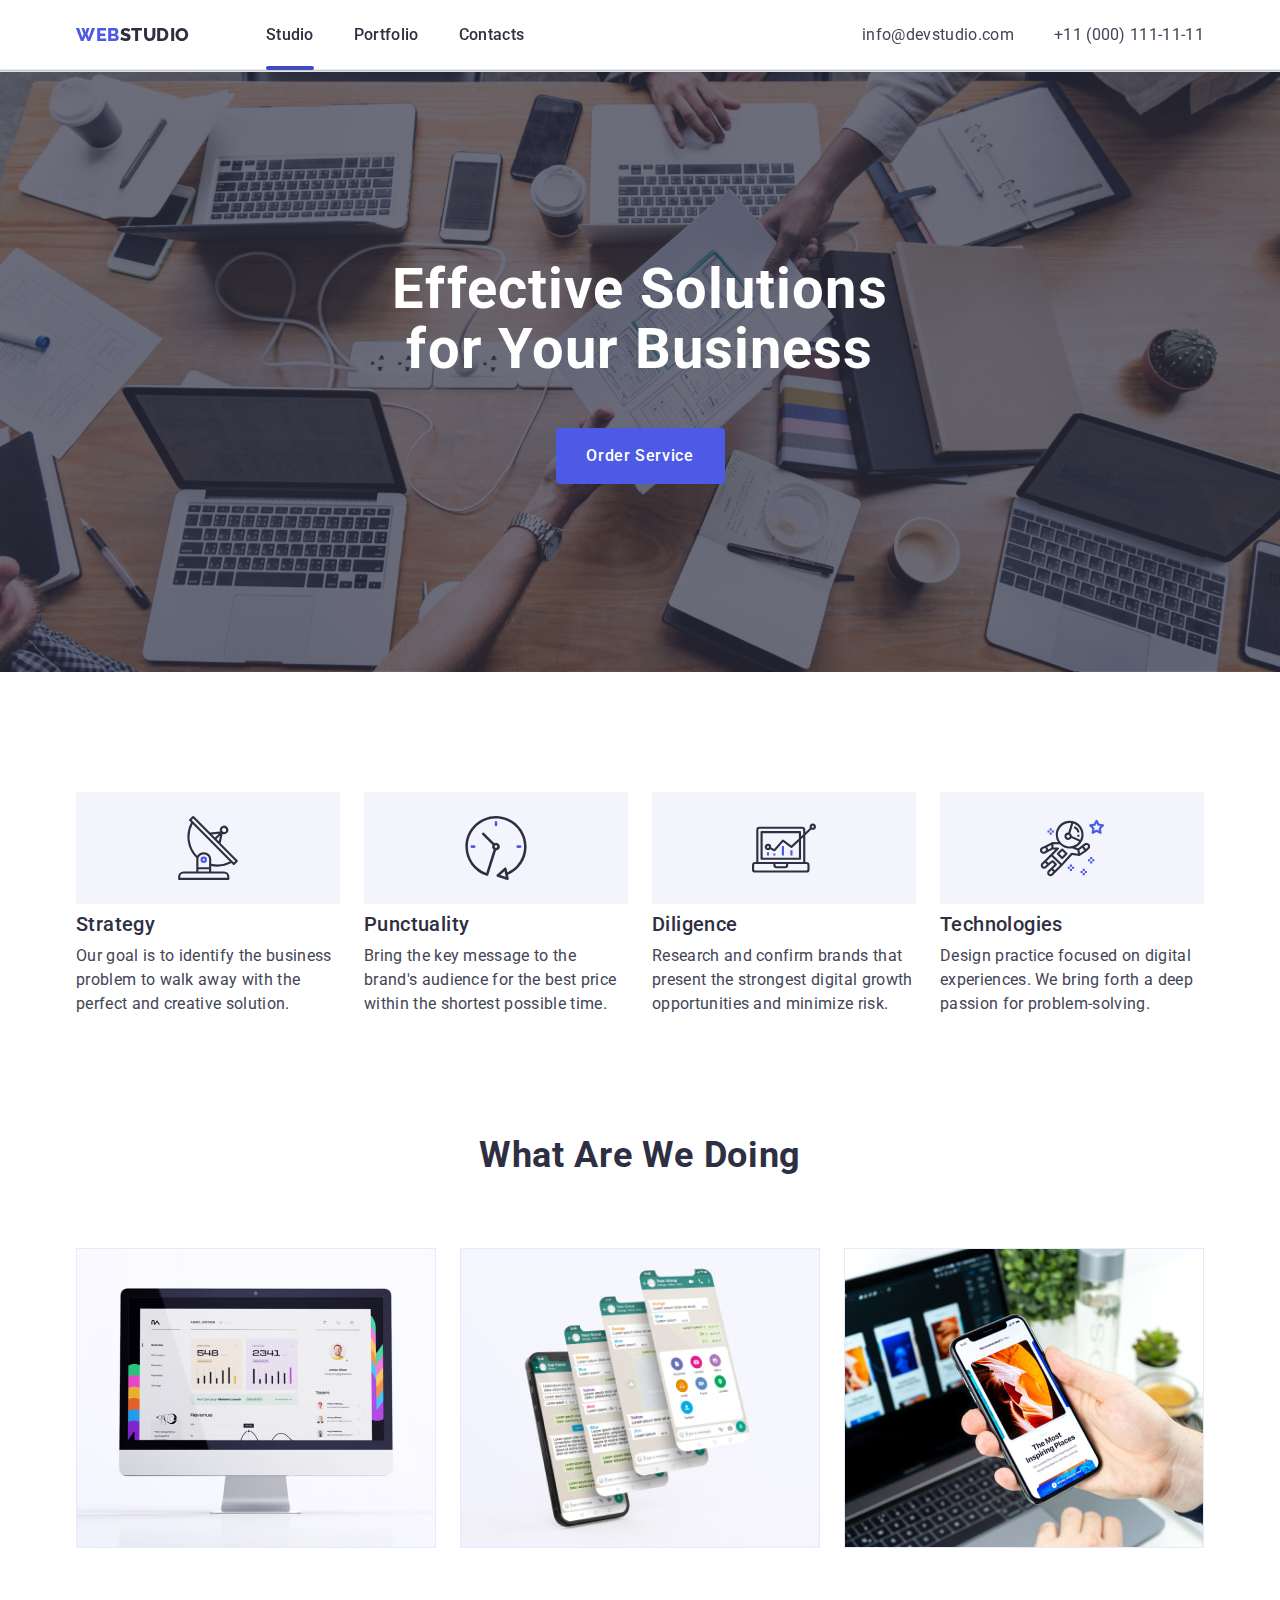
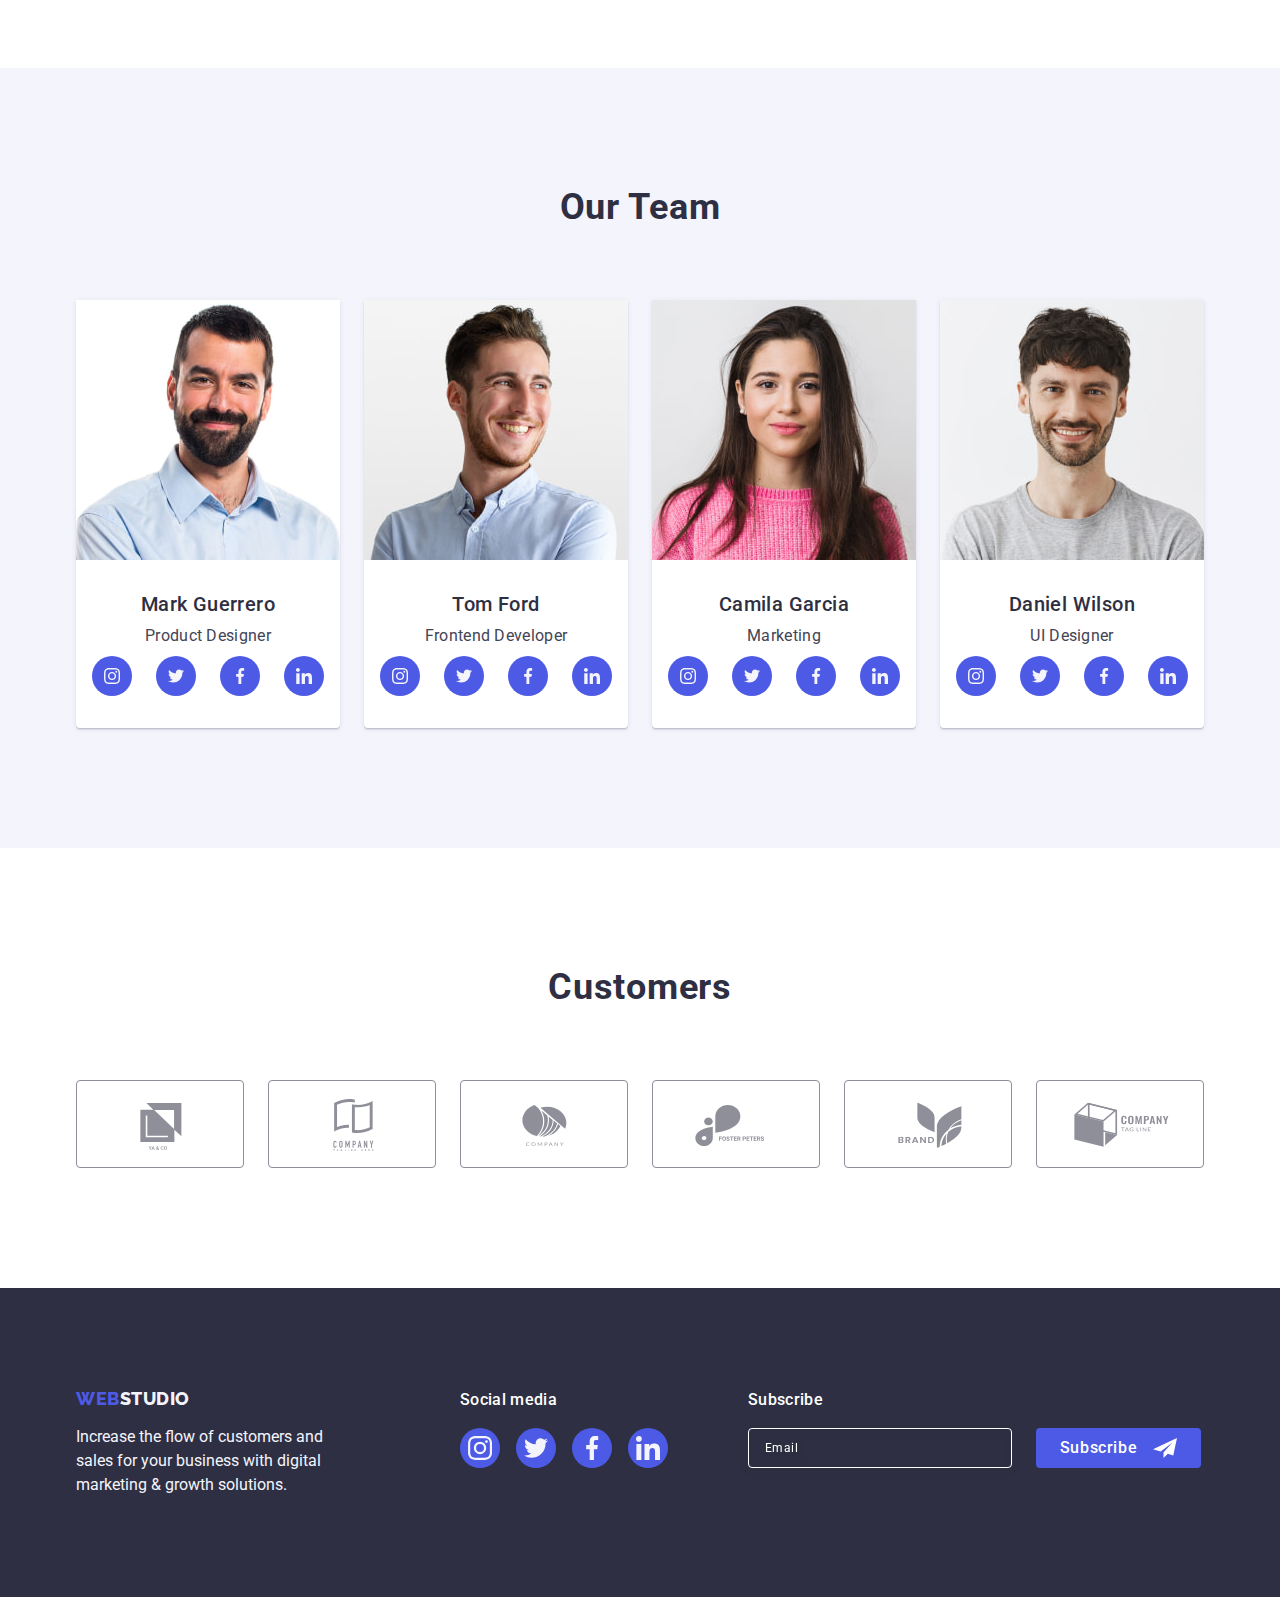
==== index.html @ b6ef615f "All without menu" ====
<!DOCTYPE html>
<html lang="en">
  <head>
    <meta charset="UTF-8" />
    <meta http-equiv="X-UA-Compatible" content="IE=edge" />
    <meta name="viewport" content="width=device-width, initial-scale=1.0" />
    <title>Web Studio</title>
    <link rel="preconnect" href="https://fonts.googleapis.com" />
    <link rel="preconnect" href="https://fonts.gstatic.com" crossorigin />
    <link href="https://fonts.googleapis.com/css2?family=Raleway:wght@800&family=Roboto:wght@400;500;700&display=swap" rel="stylesheet" />
    <link rel="stylesheet" href="https://cdnjs.cloudflare.com/ajax/libs/modern-normalize/1.0.0/modern-normalize.min.css" />
    <link rel="stylesheet" href="./css/styles.css" />
  </head>
  <body>
    <!-- Header -->
    <header class="header">
      <div class="header-section container">
        <a class="logo link" href="./index.html">Web<span class="logo-studio">Studio</span></a>
        <!-- <button class="menu-btn">
          <svg class="menu-icon" width="32" height="22">
            <use href="./images/icons.svg#hamburger-menu"></use>
          </svg>
        </button> -->
        <nav class="nav-container">
          <ul class="list nav-list">
            <li><a class="nav-list-link underline" href="./index.html">Studio</a></li>
            <li><a class="nav-list-link" href="./portfolio.html">Portfolio</a></li>
            <li><a class="nav-list-link" href="">Contacts</a></li>
          </ul>
        </nav>
        <address class="address-link">
          <ul class="adress-list list">
            <li><a class="adress-list-item" href="mailto:info@devstudio.com">info@devstudio.com</a></li>
            <li><a class="adress-list-item" href="tel:+110001111111">+11 (000) 111-11-11</a></li>
          </ul>
        </address>
      </div>
    </header>
    <main>
      <!-- Hero section -->
      <section class="hero">
        <div class="container">
          <h1 class="hero-title">Effective Solutions for Your Business</h1>
          <button class="hero-btn" type="button" data-modal-open>Order Service</button>
        </div>
      </section>
      <!-- 2nd section -->
      <section class="advantage-list">
        <div class="container">
          <h2 class="title" hidden>Our Advantages</h2>
          <ul class="list">
            <li class="advantage-list-item">
              <div class="advantage-icon-container">
                <svg class="underhero-icon" width="64" height="64">
                  <use href="./images/icons.svg#antenna"></use>
                </svg>
              </div>
              <div class="advantage-list-under-icon">
                <h3 class="subtitle">Strategy</h3>
                <p class="advantage-list-text">Our goal is to identify the business problem to walk away with the perfect and creative solution.</p>
              </div>
            </li>
            <li class="advantage-list-item">
              <div class="advantage-icon-container">
                <svg class="underhero-icon" width="64" height="64">
                  <use href="./images/icons.svg#clock"></use>
                </svg>
              </div>
              <div class="advantage-list-under-icon">
                <h3 class="subtitle">Punctuality</h3>
                <p class="advantage-list-text">Bring the key message to the brand's audience for the best price within the shortest possible time.</p>
              </div>
            </li>
            <li class="advantage-list-item">
              <div class="advantage-icon-container">
                <svg class="underhero-icon" width="64" height="64">
                  <use href="./images/icons.svg#diagram"></use>
                </svg>
              </div>
              <div class="advantage-list-under-icon">
                <h3 class="subtitle">Diligence</h3>
                <p class="advantage-list-text">Research and confirm brands that present the strongest digital growth opportunities and minimize risk.</p>
              </div>
            </li>
            <li class="advantage-list-item">
              <div class="advantage-icon-container">
                <svg class="underhero-icon" width="64" height="64">
                  <use href="./images/icons.svg#astronaut"></use>
                </svg>
              </div>
              <div class="advantage-list-under-icon">
                <h3 class="subtitle">Technologies</h3>
                <p class="advantage-list-text">Design practice focused on digital experiences. We bring forth a deep passion for problem-solving.</p>
              </div>
            </li>
          </ul>
        </div>
      </section>
      <!-- 3rd section -->
      <section class="img-section">
        <div class="container">
          <h2 class="title">What are we doing</h2>
          <ul class="list">
            <li class="img-section-item">
              <img src="./images/main-page/img-1.jpg" alt="PC" width="360" height="300" />
            </li>
            <li class="img-section-item">
              <img src="./images/main-page/img-2.jpg" alt="Messenger" width="360" height="300" />
            </li>
            <li class="img-section-item">
              <img src="./images/main-page/img-3.jpg" alt="Phone" width="360" height="300" />
            </li>
          </ul>
        </div>
      </section>
      <!-- Team section -->
      <section class="team-section">
        <div class="team-container container">
          <h2 class="title">Our Team</h2>
          <ul class="list">
            <li class="team-section-content">
              <div class="team-section-img">
                <img src="./images/main-page/photo1.jpg" width="264" height="260" alt="Photo" />
              </div>
              <div class="container-text">
                <h3 class="subtitle">Mark Guerrero</h3>
                <p class="team-section-text">Product Designer</p>
                <ul class="team-section-icon-list">
                  <li class="social-icons-item">
                    <a class="team-section-link" href="instagram.com">
                      <svg class="team-icon" width="16" height="16">
                        <use href="./images/icons.svg#instagram"></use>
                      </svg>
                    </a>
                  </li>
                  <li class="social-icons-item">
                    <a class="team-section-link" href="twitter.com">
                      <svg class="team-icon" width="16" height="16">
                        <use href="./images/icons.svg#twitter"></use>
                      </svg>
                    </a>
                  </li>
                  <li class="social-icons-item">
                    <a class="team-section-link" href="facebook.com">
                      <svg class="team-icon" width="16" height="16">
                        <use href="./images/icons.svg#facebook"></use>
                      </svg>
                    </a>
                  </li>
                  <li class="social-icons-item">
                    <a class="team-section-link" href="linkedin.com">
                      <svg class="team-icon" width="16" height="16">
                        <use href="./images/icons.svg#linkedin"></use>
                      </svg>
                    </a>
                  </li>
                </ul>
              </div>
            </li>
            <li class="team-section-content">
              <div>
                <img src="./images/main-page/photo2.jpg" width="264" height="260" alt="Photo" />
              </div>
              <div class="container-text">
                <h3 class="subtitle">Tom Ford</h3>
                <p class="team-section-text">Frontend Developer</p>
                <ul class="team-section-icon-list">
                  <li class="social-icons-item">
                    <a class="team-section-link" href="https://www.instagram.com/">
                      <svg class="team-icon" width="16" height="16">
                        <use href="./images/icons.svg#instagram"></use>
                      </svg>
                    </a>
                  </li>
                  <li class="social-icons-item">
                    <a class="team-section-link" href="twitter.com">
                      <svg class="team-icon" width="16" height="16">
                        <use href="./images/icons.svg#twitter"></use>
                      </svg>
                    </a>
                  </li>
                  <li class="social-icons-item">
                    <a class="team-section-link" href="facebook.com">
                      <svg class="team-icon" width="16" height="16">
                        <use href="./images/icons.svg#facebook"></use>
                      </svg>
                    </a>
                  </li>
                  <li class="social-icons-item">
                    <a class="team-section-link" href="linkedin.com">
                      <svg class="team-icon" width="16" height="16">
                        <use href="./images/icons.svg#linkedin"></use>
                      </svg>
                    </a>
                  </li>
                </ul>
              </div>
            </li>
            <li class="team-section-content">
              <div>
                <img src="./images/main-page/photo3.jpg" width="264" height="260" alt="Photo" />
              </div>
              <div class="container-text">
                <h3 class="subtitle">Camila Garcia</h3>
                <p class="team-section-text">Marketing</p>
                <ul class="team-section-icon-list">
                  <li class="social-icons-item">
                    <a class="team-section-link" href="https://www.instagram.com/">
                      <svg class="team-icon" width="16" height="16">
                        <use href="./images/icons.svg#instagram"></use>
                      </svg>
                    </a>
                  </li>
                  <li class="social-icons-item">
                    <a class="team-section-link" href="twitter.com">
                      <svg class="team-icon" width="16" height="16">
                        <use href="./images/icons.svg#twitter"></use>
                      </svg>
                    </a>
                  </li>
                  <li class="social-icons-item">
                    <a class="team-section-link" href="facebook.com">
                      <svg class="team-icon" width="16" height="16">
                        <use href="./images/icons.svg#facebook"></use>
                      </svg>
                    </a>
                  </li>
                  <li class="social-icons-item">
                    <a class="team-section-link" href="linkedin.com">
                      <svg class="team-icon" width="16" height="16">
                        <use href="./images/icons.svg#linkedin"></use>
                      </svg>
                    </a>
                  </li>
                </ul>
              </div>
            </li>
            <li class="team-section-content">
              <div>
                <img src="./images/main-page/photo4.jpg" width="264" height="260" alt="Photo" />
              </div>
              <div class="container-text">
                <h3 class="subtitle">Daniel Wilson</h3>
                <p class="team-section-text">UI Designer</p>
                <ul class="team-section-icon-list">
                  <li class="social-icons-item">
                    <a class="team-section-link" href="https://www.instagram.com/">
                      <svg class="team-icon" width="16" height="16">
                        <use href="./images/icons.svg#instagram"></use>
                      </svg>
                    </a>
                  </li>
                  <li class="social-icons-item">
                    <a class="team-section-link" href="twitter.com">
                      <svg class="team-icon" width="16" height="16">
                        <use href="./images/icons.svg#twitter"></use>
                      </svg>
                    </a>
                  </li>
                  <li class="social-icons-item">
                    <a class="team-section-link" href="facebook.com">
                      <svg class="team-icon" width="16" height="16">
                        <use href="./images/icons.svg#facebook"></use>
                      </svg>
                    </a>
                  </li>
                  <li class="social-icons-item">
                    <a class="team-section-link" href="linkedin.com">
                      <svg class="team-icon" width="16" height="16">
                        <use href="./images/icons.svg#linkedin"></use>
                      </svg>
                    </a>
                  </li>
                </ul>
              </div>
            </li>
          </ul>
        </div>
      </section>
      <!-- Customers section -->
      <section class="customers-section">
        <div class="container">
          <h2 class="customers-section-title">Customers</h2>
          <ul class="customers-section-list">
            <li class="customers-section-item">
              <a class="customers-link" href="">
                <svg class="customers-icon" width="104" height="56">
                  <use href="./images/icons.svg#logo-1"></use>
                </svg>
              </a>
            </li>
            <li class="customers-section-item">
              <a class="customers-link" href="">
                <svg class="customers-icon" width="104" height="56">
                  <use href="./images/icons.svg#logo-2"></use>
                </svg>
              </a>
            </li>
            <li class="customers-section-item">
              <a class="customers-link" href="">
                <svg class="customers-icon" width="104" height="56">
                  <use href="./images/icons.svg#logo-3"></use>
                </svg>
              </a>
            </li>
            <li class="customers-section-item">
              <a class="customers-link" href="">
                <svg class="customers-icon" width="104" height="56">
                  <use href="./images/icons.svg#logo-4"></use>
                </svg>
              </a>
            </li>
            <li class="customers-section-item">
              <a class="customers-link" href="">
                <svg class="customers-icon" width="104" height="56">
                  <use href="./images/icons.svg#logo-5"></use>
                </svg>
              </a>
            </li>
            <li class="customers-section-item">
              <a class="customers-link" href="">
                <svg class="customers-icon" width="104" height="56">
                  <use href="./images/icons.svg#logo-6"></use>
                </svg>
              </a>
            </li>
          </ul>
        </div>
      </section>
    </main>
    <!-- Footer -->
    <footer class="footer">
      <div class="container footer-container">
        <div class="footer-text">
          <a class="link" href="./index.html">Web<span class="logo-studio">Studio</span></a>
          <p class="text">Increase the flow of customers and sales for your business with digital marketing & growth solutions.</p>
        </div>
        <div class="footer-social">
          <p class="footer-uppertitle">Social media</p>
          <ul class="footer-list">
            <li class="footer-list-item">
              <a class="footer-link" href="instagram.com">
                <svg class="footer-icon" width="24" height="24">
                  <use href="./images/icons.svg#instagram"></use>
                </svg>
              </a>
            </li>
            <li class="footer-list-item">
              <a class="footer-link" href="twitter.com">
                <svg class="footer-icon" width="24" height="24">
                  <use href="./images/icons.svg#twitter"></use>
                </svg>
              </a>
            </li>
            <li class="footer-list-item">
              <a class="footer-link" href="facebook.com">
                <svg class="footer-icon" width="24" height="24">
                  <use href="./images/icons.svg#facebook"></use>
                </svg>
              </a>
            </li>
            <li class="footer-list-item">
              <a class="footer-link" href="linkedin.com">
                <svg class="footer-icon" width="24" height="24">
                  <use href="./images/icons.svg#linkedin"></use>
                </svg>
              </a>
            </li>
          </ul>
        </div>
        <div class="footer-email-container">
          <p class="footer-uppertitle">Subscribe</p>
          <form name="email_form" autocomplete="on">
            <input class="footer-email" type="email" name="email" placeholder="Email" />
          </form>
          <button class="subscribe-btn" type="submit">
            Subscribe
            <svg class="subscribe-icon" width="24" height="24">
              <use href="./images/icons.svg#subscribe"></use>
            </svg>
          </button>
        </div>
      </div>
    </footer>
    <!-- Modal -->
    <div class="backdrop is-hidden" data-modal>
      <div class="modal">
        <button type="button" class="modal-close-btn" data-modal-close>
          <svg class="modal-close-icon" width="8" height="8">
            <use href="./images/icons.svg#close-button"></use>
          </svg>
        </button>
        <p class="modal-uppertitle">Leave your contacts and we will call you back</p>
        <form class="modal-form" name="modal_form">
          <label class="modal-form-label">
            Name
            <input class="modal-form-input" type="text" name="user_name" />
            <svg class="modal-input-icon" width="18" height="24">
              <use href="./images/icons.svg#person"></use>
            </svg>
          </label>
          <label class="modal-form-label">
            Phone
            <input class="modal-form-input" type="tel" name="user_number" />
            <svg class="modal-input-icon" width="18" height="24">
              <use href="./images/icons.svg#phone"></use>
            </svg>
          </label>
          <label class="modal-form-label">
            Email
            <input class="modal-form-input" type="email" name="user_email" />
            <svg class="modal-input-icon" width="18" height="24">
              <use href="./images/icons.svg#email"></use>
            </svg>
          </label>
          <label class="modal-form-label">
            Comment
            <textarea class="modal-form-input comment-text" name="comment_text" cols="30" rows="10" placeholder="Text input"></textarea>
          </label>
          <div class="modal-checkbox-container">
            <input class="modal-checkbox" type="checkbox" name="checkbox" id="modal_checkbox" />
            <label class="modal-form-label modal-checkbox-label" for="modal_checkbox">
              <svg class="checkbox-icon" width="10" height="8">
                <use href="./images/icons.svg#check"></use>
              </svg>
              I accept the terms and conditions of the
              <span>
                <a class="modal-link" href="">Privacy Policy </a>
              </span>
            </label>
          </div>
        </form>
        <button class="hero-btn" type="submit">Send</button>
      </div>
    </div>
    <script src="./js/modal.js"></script>
  </body>
</html>
---- css/styles.css ----
:root {
    --color-iris: #4d5ae5;
    --color-ocean: #404bbf;
    --color-navy-blue: #2e2f42;
    --color-green: #31d0aa;
    --color-slate: #434455;
    --color-light-slate: #8e8f99;
    --color-cornflower: #e7e9fc;
    --color-cloud: #f4f4fd;
    --color-navy-blue-modal: rgba(46, 47, 66, 0.4);
    --color-grey: #2e2f42;
    --color-white: #ffffff;
    --color-dairy: #fcfcfc;
    --standart-anim: 250ms cubic-bezier(0.4, 0, 0.2, 1);
}

body {
    font-family: 'Roboto', sans-serif;
    color: #434455;
    background-color: var(--color-white);
}

img {
    display: block;
}

ul {
    padding-inline: 0;
    margin-inline: 0;
    padding: 0;
    margin: 0;
}


h1 h2 h3 h4 h5 {
    padding-inline: 0;
    margin-inline: 0;
    padding: 0;
    margin: 0;
}

p {
    padding-inline: 0;
    margin-inline: 0;
    padding: 0;
    margin: 0;
}

.container {
    max-width: 428px;
    padding-left: 15px;
    padding-right: 15px;

}

@media screen and (min-width: 768px) {
    .container {
        max-width: 768px;
        margin-left: auto;
        margin-right: auto;
    }
}

@media screen and (min-width: 1158px) {
    .container {
        max-width: 1158px;
    }
}

/**
  |============================
  | Header & Logo
  |============================
*/

.header {
    position: fixed;
    z-index: 2;
    top: 0;
    width: 100%;
    background-color: var(--color-white);
    border-bottom: 1px solid var(--color-cornflower);
    box-shadow: 0px 2px 1px rgba(46, 47, 66, 0.08), 0px 1px 1px rgba(46, 47, 66, 0.16), 0px 1px 6px rgba(46, 47, 66, 0.08);
}

.header-section {
    display: flex;
    align-items: center;
}

.menu-btn {
    display: flex;
    align-items: center;
    justify-content: center;
    /* background-color: transparent; */
    background-color: #31d0aa;
    cursor: pointer;
    width: 40px;
    height: 40px;
    outline: none;
    border: none;
    border-radius: 50%;
}

.menu-icon {
    fill: var(--color-navy-blue);
}

.nav-container {
    display: flex;
    align-items: center;
    margin-right: auto;
}

.header .logo {
    margin-right: 120px;
    padding: 24px 0;
    font-family: 'Raleway', sans-serif;
    font-weight: 800;
    font-size: 18px;
    line-height: 1.17;
    letter-spacing: 0.03em;
    text-transform: uppercase;
    text-decoration: none;
    color: var(--color-iris);
}

.header .logo-studio {
    color: var(--color-navy-blue);
}

.header .list {
    display: flex;
    list-style: none;
}

.nav-list-link {
    position: relative;
    font-family: 'Roboto';
    font-style: normal;
    text-transform: none;
    font-weight: 500;
    font-size: 16px;
    line-height: 1.5;
    text-decoration: none;
    letter-spacing: 0.02em;
    color: var(--color-navy-blue);

    transition: color var(--standart-anim);
}

.header .list .link:hover,
.header .list .link:focus {
    color: var(--color-ocean);
}

.nav-list {
    display: flex;
    gap: 40px;
    justify-content: center;
    align-items: center;
}

.nav-list-link .underline {
    color: var(--color-ocean);
}

.underline::after {
    content: '';
    position: absolute;
    left: 0;
    bottom: -26px;
    display: block;
    height: 4px;
    width: 100%;
    background-color: var(--color-ocean);
    border-radius: 2px;
}

.address-link {
    font-style: normal;
    list-style: none;
}

.adress-list {
    display: flex;
    gap: 12px;
    flex-direction: column;
}

.adress-list-item {
    text-transform: none;
    text-decoration: none;
    font-weight: 400;
    font-size: 12px;
    line-height: 1.17;
    color: var(--color-slate);
    letter-spacing: 0.04em;
}

.address-link .link:hover,
.address-link .link:focus {
    color: var(--color-ocean);
}

@media screen and (max-width: 767px) {
    .nav-container {
        display: none;
    }

    .address-link {
        display: none;
    }
}

@media screen and (min-width: 768px) {
    .underline::after {
        bottom: -26px;
    }
}

@media screen and (min-width: 1158px) {
    .underline::after {
        bottom: -26px;
    }

    .header .logo {
        margin-right: 76px;
    }

    .adress-list {
        gap: 40px;
        flex-direction: row;
    }
}

/**
  |============================
  | Hero section
  |============================
*/

.hero {
    margin-top: 72px;
    background-image: linear-gradient(rgba(46, 47, 66, 0.7), rgba(46, 47, 66, 0.7)), url('../images/main-page/background.jpg');
    background-position: center;
    background-repeat: no-repeat;
    background-size: cover;
    max-width: 1440px;
    margin-left: auto;
    margin-right: auto;
    background-color: var(--color-navy-blue);
    padding: 188px 0;

}

.hero-title {
    margin: 0 auto 88px;
    display: block;
    max-width: 320px;
    font-weight: 700;
    font-size: 36px;
    line-height: 1.11;
    color: var(--color-white);
    text-align: center;
    letter-spacing: 0.02em;
}

.hero-btn {
    min-width: 169px;
    height: 56px;
    display: block;
    margin: 0 auto;
    text-align: center;
    cursor: pointer;
    font-family: inherit;
    font-weight: 500;
    font-size: 16px;
    line-height: 1.5;
    letter-spacing: 0.04em;
    background: var(--color-iris);
    color: var(--color-white);
    border: none;
    border-radius: 4px;

    transition: background-color var(--standart-anim);
}

.hero-btn:hover,
.hero-btn:focus {
    background-color: var(--color-ocean);
}

@media screen and (min-width: 768px) {
    .hero-title {
        margin: 0 auto 36px;
        display: block;
        max-width: 496px;
        font-weight: 700;
        font-size: 56px;
        line-height: 1.07;
        color: var(--color-white);
        text-align: center;
        letter-spacing: 0.02em;
    }
}

@media screen and (min-width: 1158px) {
    .hero-title {
        margin: 0 auto 48px;
    }

    .adress-list-item {
        font-weight: 400;
        font-size: 16px;
        line-height: 1.5;
        letter-spacing: 0.02em;
    }
}

/**
  |============================
  | 2nd section
  |============================
*/


.advantage-list {
    padding: 96px 0;
}

.advantage-list .list {
    padding: 0;
    display: flex;
    align-items: center;
    justify-content: center;
    flex-wrap: wrap;
    list-style: none;
    gap: 72px;
}

.advantage-list-item {
    width: 100%;
}

.advantage-list .subtitle {
    margin: 0 auto 8px;
    font-weight: 700;
    font-size: 36px;
    line-height: 1.11;
    letter-spacing: 0.02em;
    color: var(--color-navy-blue);
}

.advantage-list-text {
    font-weight: 500;
    font-size: 16px;
    line-height: 1.5;
    letter-spacing: 0.02em;
    color: var(--color-slate);
}

.advantage-icon-container {
    display: flex;
    align-items: center;
    justify-content: center;
    height: 112px;
    background-color: var(--color-cloud);
    border-radius: 4px;
    margin-bottom: 8px;

}

@media screen and (max-width: 767px) {
    .advantage-list .subtitle {
        text-align: center;
    }
}

@media screen and (max-width: 1157px) {
    .advantage-icon-container {
        display: none;
    }
}

@media screen and (min-width: 768px) {
    .advantage-list .list {
        gap: 72px 24px;
    }

    .advantage-list-item {
        width: calc((100% - 24px) / 2);
    }
}

@media screen and (min-width: 1158px) {
    .advantage-list {
        padding: 120px 0;
    }

    .advantage-list-text {
        font-weight: 400;
    }

    .advantage-list-item {
        width: calc((100% - 24px * 3) / 4);
    }

    .advantage-list .subtitle {
        margin-top: 0;
        margin-bottom: 8px;
        font-weight: 500;
        font-size: 20px;
        line-height: 1.2;
        letter-spacing: 0.02em;
        color: var(--color-navy-blue);
        max-width: 264px;
    }
}

/**
  |============================
  | 3rd section
  |============================
*/

.img-section {
    padding-bottom: 120px;
}

.img-section .title {
    margin-top: 0;
    font-weight: 700;
    font-size: 36px;
    line-height: 1.11;
    color: var(--color-navy-blue);
    text-align: center;
    letter-spacing: 0.02em;
    text-transform: capitalize;
    margin-bottom: 72px;
}

.img-section .list {
    display: flex;
    flex-wrap: wrap;
    justify-content: center;
    gap: 24px;
    list-style: none;
}

.img-section-item {
    width: calc((100% - 3 * 16px) / 3);
}

@media screen and (max-width: 1157px) {
    .img-section {
        display: none;
    }
}

/**
  |============================
  | Team section
  |============================
*/

.team-section {
    background-color: var(--color-cloud);
    padding: 96px 0;
}

.team-section .list {
    display: flex;
    flex-wrap: wrap;
    row-gap: 72px;
    justify-content: center;
    list-style: none;
}

.team-section .title {
    margin: 0 auto 72px;
    font-weight: 700;
    font-size: 36px;
    line-height: 1.11;
    text-align: center;
    letter-spacing: 0.02em;
    text-transform: capitalize;
    color: var(--color-navy-blue);
    margin-bottom: 72px;
}

.team-section .subtitle {
    margin-top: 0;
    margin-bottom: 8px;
    text-align: center;
    font-weight: 500;
    font-size: 20px;
    line-height: 1.2;
    letter-spacing: 0.02em;
    color: var(--color-navy-blue);
}

.team-section-text {
    text-align: center;
    font-size: 16px;
    line-height: 1.5;
    letter-spacing: 0.02em;
    color: var(--color-slate);
    margin-bottom: 8px;
}

.team-section-content {
    background-color: var(--color-white);
    width: 264px;
    box-shadow: 0px 1px 6px rgba(46, 47, 66, 0.08), 0px 1px 1px rgba(46, 47, 66, 0.16), 0px 2px 1px rgba(46, 47, 66, 0.08);
    border-radius: 0 0 4px 4px;
}

.container-text {
    margin: 0;
    padding: 32px 0;
}

.team-section-icon-list {
    list-style: none;
    display: flex;
    gap: 24px;
    justify-content: center;
    align-items: center;
}

.team-icon {
    fill: var(--color-cloud);
}

.social-icons-item {
    width: 40px;
    height: 40px;
}

.team-section-link {
    display: flex;
    align-items: center;
    justify-content: center;
    width: 100%;
    height: 100%;
    background-color: var(--color-iris);
    border-radius: 50%;

    transition: background-color var(--standart-anim);
}

.team-section-link:hover,
.team-section-link:focus {
    background-color: var(--color-ocean);
}

@media screen and (min-width: 768px) {
    .team-section .list {
        gap: 72px 24px;
    }
}

@media screen and (min-width:1158px) {
    .team-section {
        padding: 120px 0;
    }
}

/**
  |============================
  | Customers section
  |============================
*/

.customers-section {
    padding: 96px 0;
}

.customers-section-title {
    margin: 0;
    margin-bottom: 72px;
    display: block;
    text-align: center;
    font-weight: 700;
    font-size: 36px;
    line-height: 1.11;
    letter-spacing: 0.02em;
    color: var(--color-navy-blue);
}

.customers-section-list {
    display: flex;
    align-items: center;
    justify-content: center;
    flex-wrap: wrap;
    list-style: none;
    gap: 24px;
}

.customers-icon {
    fill: currentColor;
}

.customers-link {
    display: flex;
    align-items: center;
    justify-content: center;
    height: 100%;
    width: 100%;
    border: 1px solid var(--color-light-slate);
    border-radius: 4px;
    color: var(--color-light-slate);

    transition: border-color var(--standart-anim),
        color var(--standart-anim);
}

.customers-link:hover,
.customers-link:focus {
    border-color: var(--color-ocean);
    color: var(--color-ocean);
}

.customers-section-item {
    width: calc((100% - 24px) / 2);
    height: 88px;
}

@media screen and (min-width: 768px) {
    .customers-section-item {
        width: calc((100% - 24px * 2) / 3);
        height: 88px;
    }
}

@media screen and (min-width: 1158px) {
    .customers-section {
        padding: 120px 0;
    }

    .customers-section-item {
        width: calc((100% - 24px * 5) / 6);
        height: 88px;
    }
}

/**
  |============================
  | Footer
  |============================
*/

.footer {
    background-color: var(--color-navy-blue);
    padding: 96px 0;
}

.footer-container {
    display: flex;
    flex-direction: column;
    row-gap: 72px;
}

.footer .link {
    position: relative;
    left: 50%;
    transform: translateX(-50%);
    display: inline-block;
    font-family: 'Raleway', sans-serif;
    font-weight: 800;
    font-size: 18px;
    line-height: 1.17;
    letter-spacing: 0.03em;
    text-transform: uppercase;
    text-decoration: none;
    color: var(--color-iris);
    margin-bottom: 16px;
}

.footer .logo-studio {
    color: var(--color-cloud);
}

.footer .text {
    text-align: center;
    font-size: 16px;
    line-height: 1.5;
    color: var(--color-cloud);
    max-width: 268px;
}

.footer-uppertitle {
    font-weight: 500;
    font-size: 16px;
    line-height: 1.5;
    letter-spacing: 0.02em;
    color: var(--color-white);
    margin-bottom: 16px;
}

.footer-list-item {
    height: 40px;
    width: 40px;
}

.footer-link {
    display: flex;
    align-items: center;
    justify-content: center;
    height: 100%;
    width: 100%;
    background-color: var(--color-iris);
    color: var(--color-cloud);
    border-radius: 50%;

    transition: background-color var(--standart-anim);
}

.footer-link:hover,
.footer-link:focus {
    background-color: var(--color-green);
}

.footer-icon {
    fill: currentColor;
}

.footer-list {
    display: flex;
    list-style: none;
    gap: 16px;
    justify-content: center;
    align-items: center;
}

.footer-email-container {
    position: relative;
}

.email-text {
    position: absolute;
    bottom: 8px;
    left: 16px;

    font-weight: 400;
    font-size: 12px;
    line-height: 2;
    letter-spacing: 0.04em;
    color: var(--color-white);
}

.footer-email::placeholder {
    color: var(--color-white);
}

.footer-email {
    font-weight: 400;
    font-size: 12px;
    line-height: 2;
    letter-spacing: 0.04em;
    padding: 8px 16px;

    height: 40px;
    width: 100%;
    background-color: transparent;
    border: 1px solid var(--color-white);
    color: var(--color-white);
    filter: drop-shadow(0px 4px 4px rgba(0, 0, 0, 0.15));
    border-radius: 4px;
}

.subscribe-btn {
    display: flex;
    align-items: center;
    justify-content: center;
    gap: 16px;

    position: absolute;
    top: calc(100% + 16px);
    left: 50%;
    transform: translateX(-50%);
    cursor: pointer;
    height: 40px;
    width: 165px;
    padding: 0;

    font-weight: 500;
    font-size: 16px;
    line-height: 1.5;
    letter-spacing: 0.04em;
    color: var(--color-white);

    background: var(--color-iris);
    border: 0;
    border-radius: 4px;
    transition: background-color var(--standart-anim);
}

.subscribe-btn:hover,
.subscribe-btn:focus {
    background-color: var(--color-ocean);
}

.subscribe-icon {
    fill: var(--color-white);
}

@media screen and (max-width: 767px) {
    .footer-text {
        width: 100%;
    }

    .footer .text {
        margin: 0 auto;
    }

    .footer-uppertitle {
        text-align: center;
    }
}

@media screen and (min-width: 768px) {

    .footer {
        padding-left: 108px;
    }

    .footer-container {
        flex-wrap: wrap;
        flex-direction: row;
    }

    .footer .link {
        left: 0;
        transform: translateX(0%);
    }

    .footer-text {
        margin-right: 24px;
    }

    .footer .text {
        max-width: 264px;
        text-align: start;
    }

    .footer-email {
        width: 264px;
    }

    .subscribe-btn {
        top: 50%;
        left: calc(100% + 24px);
        transform: translateX(0%);
    }
}

@media screen and (min-width: 1158px) {
    .footer {
        padding: 100px 0;
    }

    .footer-text {
        margin-right: 120px;
    }

    .footer-container {
        align-items: baseline;
    }

    .footer-social {
        margin-right: 80px;
    }

}

/**
  |============================
  | Portfolio
  |============================
*/

.portfolio-section {
    margin-top: 72px;
    padding: 96px 0 120px;
}

.filter-list {
    max-width: 268px;
    display: flex;
    flex-wrap: wrap;
    justify-content: flex-start;
    gap: 24px;
    list-style: none;
    margin-bottom: 72px;
}

.filter-button {
    padding: 8px 16px;
    cursor: pointer;
    font-family: inherit;
    font-weight: 500;
    font-size: 16px;
    line-height: 1.5;
    letter-spacing: 0.04em;
    color: var(--color-iris);
    background-color: var(--color-cloud);
    border-radius: 4px;
    border: 1px solid var(--color-cornflower);

    transition: color var(--standart-anim),
        background-color var(--standart-anim),
        border-color var(--standart-anim),
        box-shadow var(--standart-anim);
}

.filter-button:hover,
.filter-button:focus {
    color: var(--color-white);
    background-color: var(--color-ocean);
    border: 1px solid transparent;
    box-shadow: 0px 3px 1px rgba(0, 0, 0, 0.1),
        0px 2px 1px rgba(0, 0, 0, 0.08),
        0px 2px 2px rgba(0, 0, 0, 0.12);
}

.portfolio-content-list {
    display: flex;
    flex-wrap: wrap;
    justify-content: flex-start;
    column-gap: 24px;
    row-gap: 48px;
    list-style: none;
    margin-bottom: 0;
}

.portfolio-content-item {
    width: 100%;
}

.thumb-img {
    width: 100%;
}

.portfolio-content-list .link {
    text-decoration: none;
}

.portfolio-content-subtitle {
    margin-top: 0;
    font-weight: 500;
    font-size: 20px;
    line-height: 1.2;
    letter-spacing: 0.02em;
    color: var(--color-navy-blue);
    margin-bottom: 8px;
}

.portfolio-content-text {
    font-size: 16px;
    line-height: 1.5;
    letter-spacing: 0.02em;
    color: var(--color-slate);
}

.portfolio-content-list-text {
    padding: 32px 16px;
    border: 1px solid var(--color-cornflower);
    border-top: none;
}

.portfolio-link {
    position: relative;
    display: block;

    transition: box-shadow var(--standart-anim);
}

.portfolio-link:hover,
.portfolio-link:focus {
    box-shadow: 0px 1px 6px rgba(46, 47, 66, 0.08),
        0px 1px 1px rgba(46, 47, 66, 0.16),
        0px 2px 1px rgba(46, 47, 66, 0.08);
}

.portfolio-link:hover .overlay-text,
.portfolio-link:focus .overlay-text {
    transform: translateY(0%);
}

.thumb {
    position: relative;
    overflow: hidden;
}

.overlay-text {
    position: absolute;
    top: 0;
    width: 100%;
    height: 100%;
    padding: 40px 32px;
    font-weight: 400;
    font-size: 16px;
    line-height: 1.5;
    letter-spacing: 0.02em;
    color: var(--color-cloud);
    background-color: var(--color-iris);
    transform: translateY(100%);

    transition: transform var(--standart-anim);
}

@media screen and (min-width: 768px) {
    .filter-button {
        padding: 12px 24px;
    }

    .filter-list {
        justify-content: center;
        max-width: 100%;
    }

    .portfolio-content-item {
        width: calc((100% - 24px) / 2);
    }
}

@media screen and (min-width: 1158px) {
    .portfolio-content-item {
        width: calc((100% - 24px * 2) / 3);
    }

    .portfolio-content-list {
        justify-content: center;
    }
}

/**
  |============================
  | Modal window
  |============================
*/

.backdrop {
    position: fixed;
    z-index: 3;
    top: 0;
    left: 0;
    width: 100%;
    height: 100%;
    background: var(--color-navy-blue-modal);
    opacity: 1;
    visibility: visible;

    transition: opacity var(--standart-anim),
        visibility var(--standart-anim);
}

.backdrop.is-hidden {
    opacity: 0;
    visibility: hidden;
    pointer-events: none;

    transition-delay: 250ms;
}

.backdrop.is-hidden .modal {
    transform: translate(-50%, -35%) scale(0);
    opacity: 0;
}

.modal {
    display: flex;
    flex-direction: column;
    padding: 72px 24px 24px;
    position: absolute;
    top: 50%;
    left: 50%;
    transform: translate(-50%, -50%) scale(1);
    width: 408px;
    min-height: 584px;
    background: var(--color-dairy);
    box-shadow: 0px 1px 1px rgba(0, 0, 0, 0.14), 0px 1px 3px rgba(0, 0, 0, 0.12), 0px 2px 1px rgba(0, 0, 0, 0.2);
    border-radius: 4px;
    opacity: 1;

    transition: transform var(--standart-anim),
        opacity var(--standart-anim);
    transition-delay: 150ms;
}

.modal-close-btn {
    cursor: pointer;
    position: absolute;
    top: 24px;
    right: 24px;
    width: 24px;
    height: 24px;
    border: 1px solid rgba(0, 0, 0, 0.1);
    border-radius: 50%;
    background-color: var(--color-cornflower);

    display: flex;
    justify-content: center;
    align-items: center;
    padding: 0;
    transition: background-color var(--standart-anim),
        border var(--standart-anim);
}

.modal-close-btn:hover,
.modal-close-btn:focus {
    color: var(--color-white);
    background-color: var(--color-ocean);
    border: none;
}

.modal-close-btn:hover .modal-close-icon,
.modal-close-btn:focus .modal-close-icon {
    fill: var(--color-white);
}

.modal-close-icon {
    fill: var(--color-navy-blue);

    transition: fill var(--standart-anim);
}

/**
  |============================
  | Modal Form
  |============================
*/

.modal-uppertitle {
    font-weight: 500;
    font-size: 16px;
    line-height: 1.5;
    text-align: center;
    letter-spacing: 0.02em;
    margin-bottom: 16px;
}

.modal-form {
    display: flex;
    flex-direction: column;
    gap: 8px;
}

.modal-form-label {
    position: relative;
    font-weight: 400;
    font-size: 12px;
    line-height: 1.17;
    letter-spacing: 0.04em;
    color: var(--color-slate);
}

.modal-form-input {
    width: 100%;
    background-color: transparent;
    margin-top: 4px;
    height: 40px;
    padding-left: 38px;
    border: 1px solid var(--color-navy-blue-modal);
    border-radius: 4px;
    transition: border var(--standart-anim);
}

.modal-form-input:focus-visible,
.modal-form-input:focus {
    outline: none;
    border: 1px solid var(--color-iris);
}

.modal-input-icon {
    position: absolute;
    top: 26px;
    left: 16px;
    fill: var(--color-navy-blue);
    transition: fill var(--standart-anim);
}

.modal-form-input:focus-visible+.modal-input-icon,
.modal-form-input:focus+.modal-input-icon {
    fill: var(--color-iris);
}

.comment-text {
    height: 120px;
    resize: none;
    padding: 8px 16px;
}

.comment-text::placeholder {
    font-weight: 400;
    font-size: 12px;
    line-height: 1.17;
    letter-spacing: 0.04em;
}

.modal .hero-btn {
    margin: auto;
    margin-bottom: 0;
}

.modal-checkbox-container {
    display: flex;
    align-items: center;
}

.modal-checkbox-label::after {
    content: '';
    position: absolute;
    top: 0;
    left: -24px;
    width: 16px;
    height: 16px;
    background-color: var(--color-dairy);
    border: 1px solid var(--color-navy-blue-modal);
    border-radius: 2px;
    z-index: 1;
    transition: border var(--standart-anim),
        background-color var(--standart-anim);
}

.checkbox-icon {
    position: absolute;
    top: 4px;
    left: -21px;
    z-index: 2;
    fill: transparent;
    transition: fill var(--standart-anim);
}

.modal-checkbox:checked+.modal-checkbox-label>.checkbox-icon {
    fill: var(--color-cloud);

}

.modal-checkbox:checked+.modal-checkbox-label::after {
    background: var(--color-ocean);
    border: 1px solid var(--color-ocean);
}

.modal-checkbox {
    visibility: hidden;
    cursor: pointer;
    width: 16px;
    height: 16px;
    margin: 0;
}

.modal-checkbox-label {
    position: relative;
    margin-left: 8px;
    font-weight: 400;
    font-size: 12px;
    line-height: 1.17;
    letter-spacing: 0.04em;
    color: var(--color-light-slate);
    cursor: pointer;
}

.modal-link {
    font-weight: 400;
    font-size: 12px;
    line-height: 1.33;
    letter-spacing: 0.04em;
    text-decoration-line: underline;
    color: var(--color-iris);
}
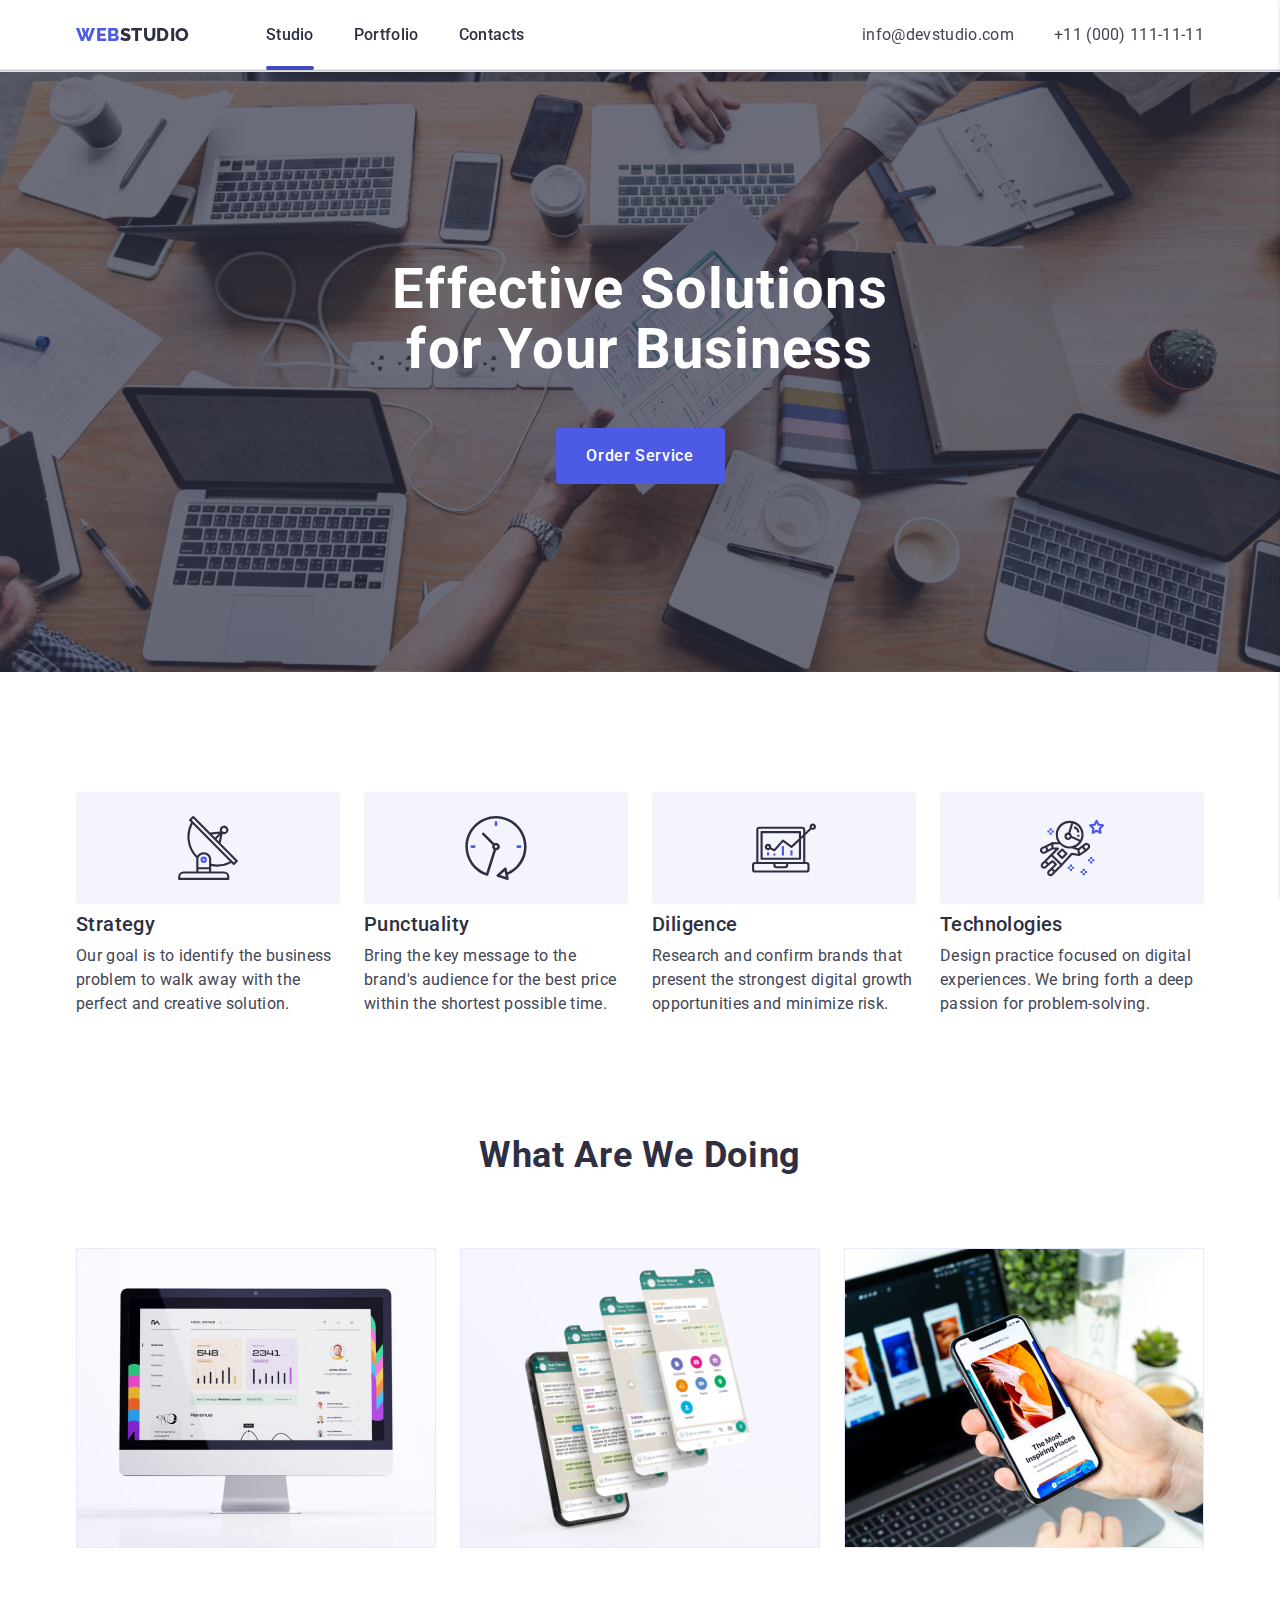
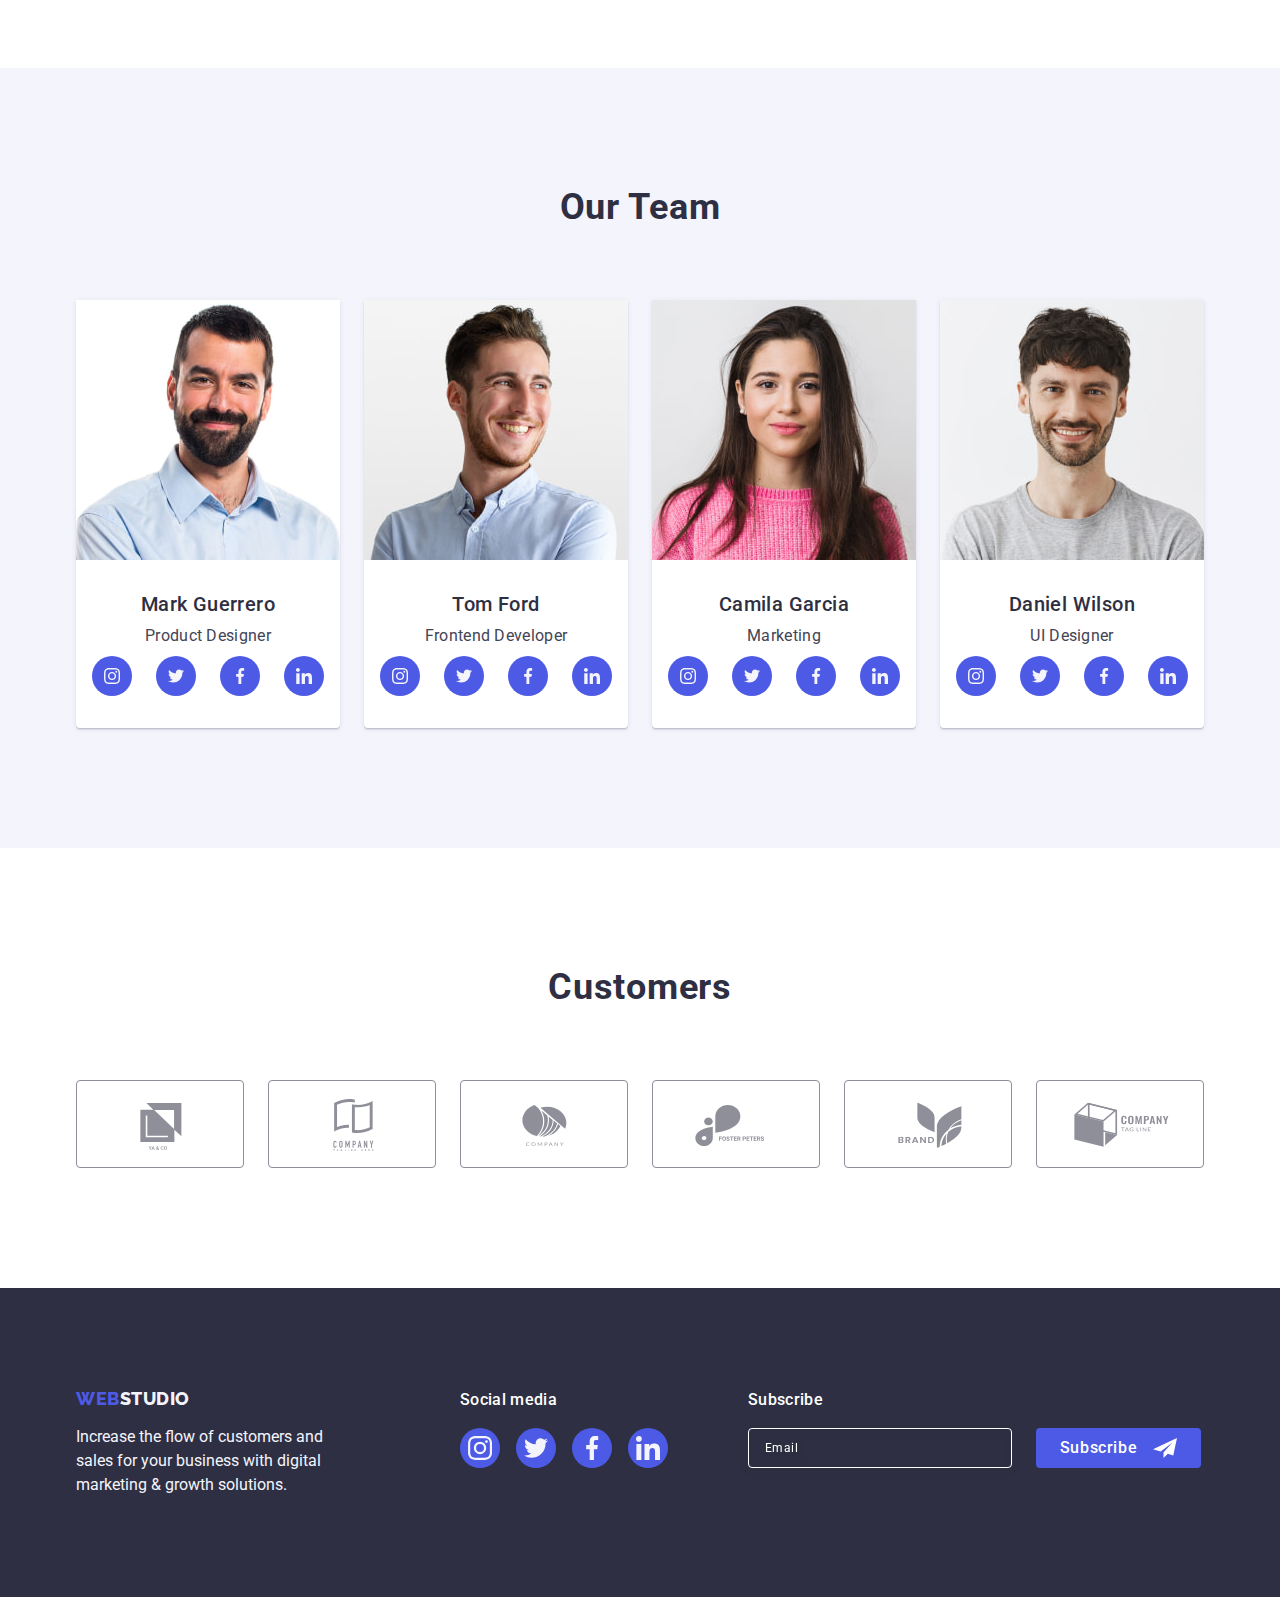
==== commit c8193863: "mobile menu start" ====
--- a/index.html
+++ b/index.html
@@ -16,11 +16,11 @@
     <header class="header">
       <div class="header-section container">
         <a class="logo link" href="./index.html">Web<span class="logo-studio">Studio</span></a>
-        <!-- <button class="menu-btn">
+        <button class="menu-toggle js-open-menu" aria-expanded="false" aria-controls="mobile-menu">
           <svg class="menu-icon" width="32" height="22">
             <use href="./images/icons.svg#hamburger-menu"></use>
           </svg>
-        </button> -->
+        </button>
         <nav class="nav-container">
           <ul class="list nav-list">
             <li><a class="nav-list-link underline" href="./index.html">Studio</a></li>
@@ -433,6 +433,56 @@
         <button class="hero-btn" type="submit">Send</button>
       </div>
     </div>
+    <!-- Mobile menu -->
+    <div class="menu-container js-menu-container" id="mobile-menu">
+      <button class="menu-toggle js-close-menu">
+        <svg class="menu-close-icon" width="8" height="8">
+          <use href="./images/icons.svg#close-button"></use>
+        </svg>
+      </button>
+      <div class="mobile-menu-nav">
+        <ul class="mobile-menu">
+          <li><a href="./index.html" class="link">Studio</a></li>
+          <li><a href="./portfolio.html" class="link">Portfolio</a></li>
+          <li><a href="" class="link">Contacts</a></li>
+        </ul>
+      </div>
+      <div mobile-footer>
+        <a href="tel: +110001111111">+11 (000) 111-11-11</a>
+        <a href="mailto: info@devstudio.com">info@devstudio.com</a>
+        <ul class="mobile-social-container">
+          <li>
+            <a class="footer-link" href="">
+              <svg class="footer-icon" width="24" height="24">
+                <use href="./images/icons.svg#instagram"></use>
+              </svg>
+            </a>
+          </li>
+          <li>
+            <a class="footer-link" href="">
+              <svg class="footer-icon" width="24" height="24">
+                <use href="./images/icons.svg#twitter"></use>
+              </svg>
+            </a>
+          </li>
+          <li>
+            <a class="footer-link" href="">
+              <svg class="footer-icon" width="24" height="24">
+                <use href="./images/icons.svg#facebook"></use>
+              </svg>
+            </a>
+          </li>
+          <li>
+            <a class="footer-link" href="">
+              <svg class="footer-icon" width="24" height="24">
+                <use href="./images/icons.svg#linkedin"></use>
+              </svg>
+            </a>
+          </li>
+        </ul>
+      </div>
+    </div>
+    <script src="./js/mobile-menu.js"></script>
     <script src="./js/modal.js"></script>
   </body>
 </html>
--- a/css/styles.css
+++ b/css/styles.css
@@ -86,24 +86,7 @@
 .header-section {
     display: flex;
     align-items: center;
-}
-
-.menu-btn {
-    display: flex;
-    align-items: center;
-    justify-content: center;
-    /* background-color: transparent; */
-    background-color: #31d0aa;
-    cursor: pointer;
-    width: 40px;
-    height: 40px;
-    outline: none;
-    border: none;
-    border-radius: 50%;
-}
-
-.menu-icon {
-    fill: var(--color-navy-blue);
+    justify-content: space-between;
 }
 
 .nav-container {
@@ -214,6 +197,11 @@
 }
 
 @media screen and (min-width: 768px) {
+
+    .header-section {
+        justify-content: center;
+    }
+
     .underline::after {
         bottom: -26px;
     }
@@ -232,6 +220,113 @@
         gap: 40px;
         flex-direction: row;
     }
+}
+
+/**
+  |============================
+  | Mobile menu
+  |============================
+*/
+
+.menu-icon {
+    stroke: var(--color-navy-blue);
+}
+
+.menu-toggle {
+    height: 40px;
+    width: 40px;
+    display: flex;
+    align-items: center;
+    justify-content: center;
+
+    margin: 0;
+    padding: 0;
+    background-color: transparent;
+    cursor: pointer;
+    border: none;
+    border-radius: 50%;
+    outline: none;
+}
+
+@media (min-width: 768px) {
+    .menu-toggle {
+        display: none;
+    }
+}
+
+.menu-toggle:hover,
+.menu-toggle:focus {
+    background-color: rgba(0, 0, 0, 0.1);
+}
+
+.menu-container {
+    position: fixed;
+    top: 0;
+    left: 0;
+    width: 100vw;
+    height: 100vh;
+    padding: 80px 40px 40px;
+    background-color: var(--color-white);
+    box-shadow: 0px 2px 1px rgba(46, 47, 66, 0.08),
+        0px 1px 1px rgba(46, 47, 66, 0.16),
+        0px 1px 6px rgba(46, 47, 66, 0.08);
+    z-index: 9;
+
+    transform: translateX(100%);
+    transition: transform 250ms ease-in-out;
+}
+
+.menu-container.is-open {
+    transform: translateX(0);
+}
+
+.menu-container .menu-toggle {
+    position: absolute;
+    top: 24px;
+    right: 24px;
+    width: 24px;
+    height: 24px;
+    border: 1px var(--color-navy-blue);
+}
+
+.mobile-menu {
+    display: flex;
+    flex-direction: column;
+    gap: 40px;
+    padding: 0;
+    margin: 0;
+    list-style: none;
+}
+
+.mobile-menu .link {
+    display: block;
+    font-weight: 700;
+    font-size: 36px;
+    line-height: 1.11;
+    letter-spacing: 0.02em;
+    text-decoration: none;
+}
+
+.mobile-menu .link:hover,
+.mobile-menu .link:focus {
+    color: var(--color-ocean);
+}
+
+.menu-close-icon {
+    fill: var(--color-navy-blue);
+}
+
+.mobile-footer {
+    display: flex;
+}
+
+.mobile-social-container {
+    margin-top: auto;
+    display: flex;
+    gap: 56px;
+    align-items: center;
+    justify-content: center;
+    list-style: none;
 }
 
 /**
@@ -336,7 +431,7 @@
     justify-content: center;
     flex-wrap: wrap;
     list-style: none;
-    gap: 72px;
+    gap: 72px 24px;
 }
 
 .advantage-list-item {
@@ -384,10 +479,6 @@
 }
 
 @media screen and (min-width: 768px) {
-    .advantage-list .list {
-        gap: 72px 24px;
-    }
-
     .advantage-list-item {
         width: calc((100% - 24px) / 2);
     }
@@ -708,8 +799,8 @@
     display: flex;
     align-items: center;
     justify-content: center;
-    height: 100%;
-    width: 100%;
+    height: 40px;
+    width: 40px;
     background-color: var(--color-iris);
     color: var(--color-cloud);
     border-radius: 50%;
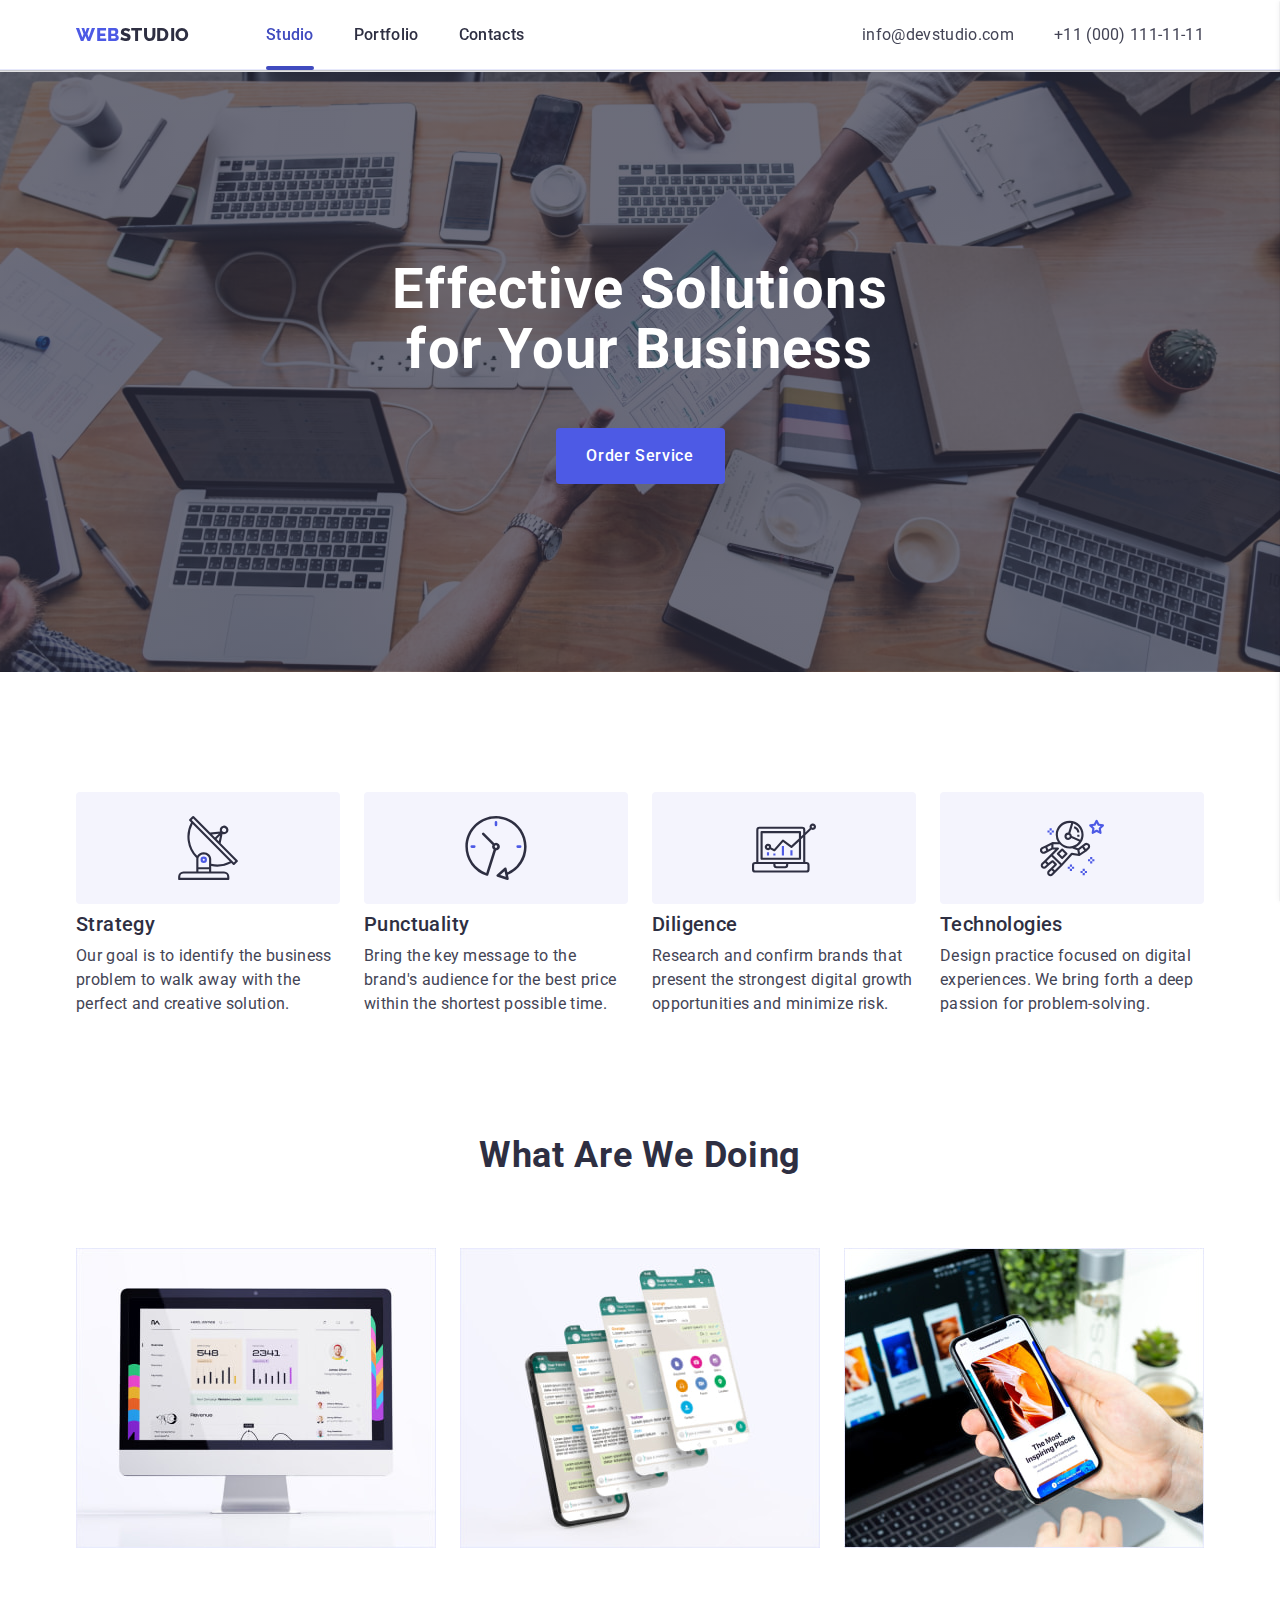
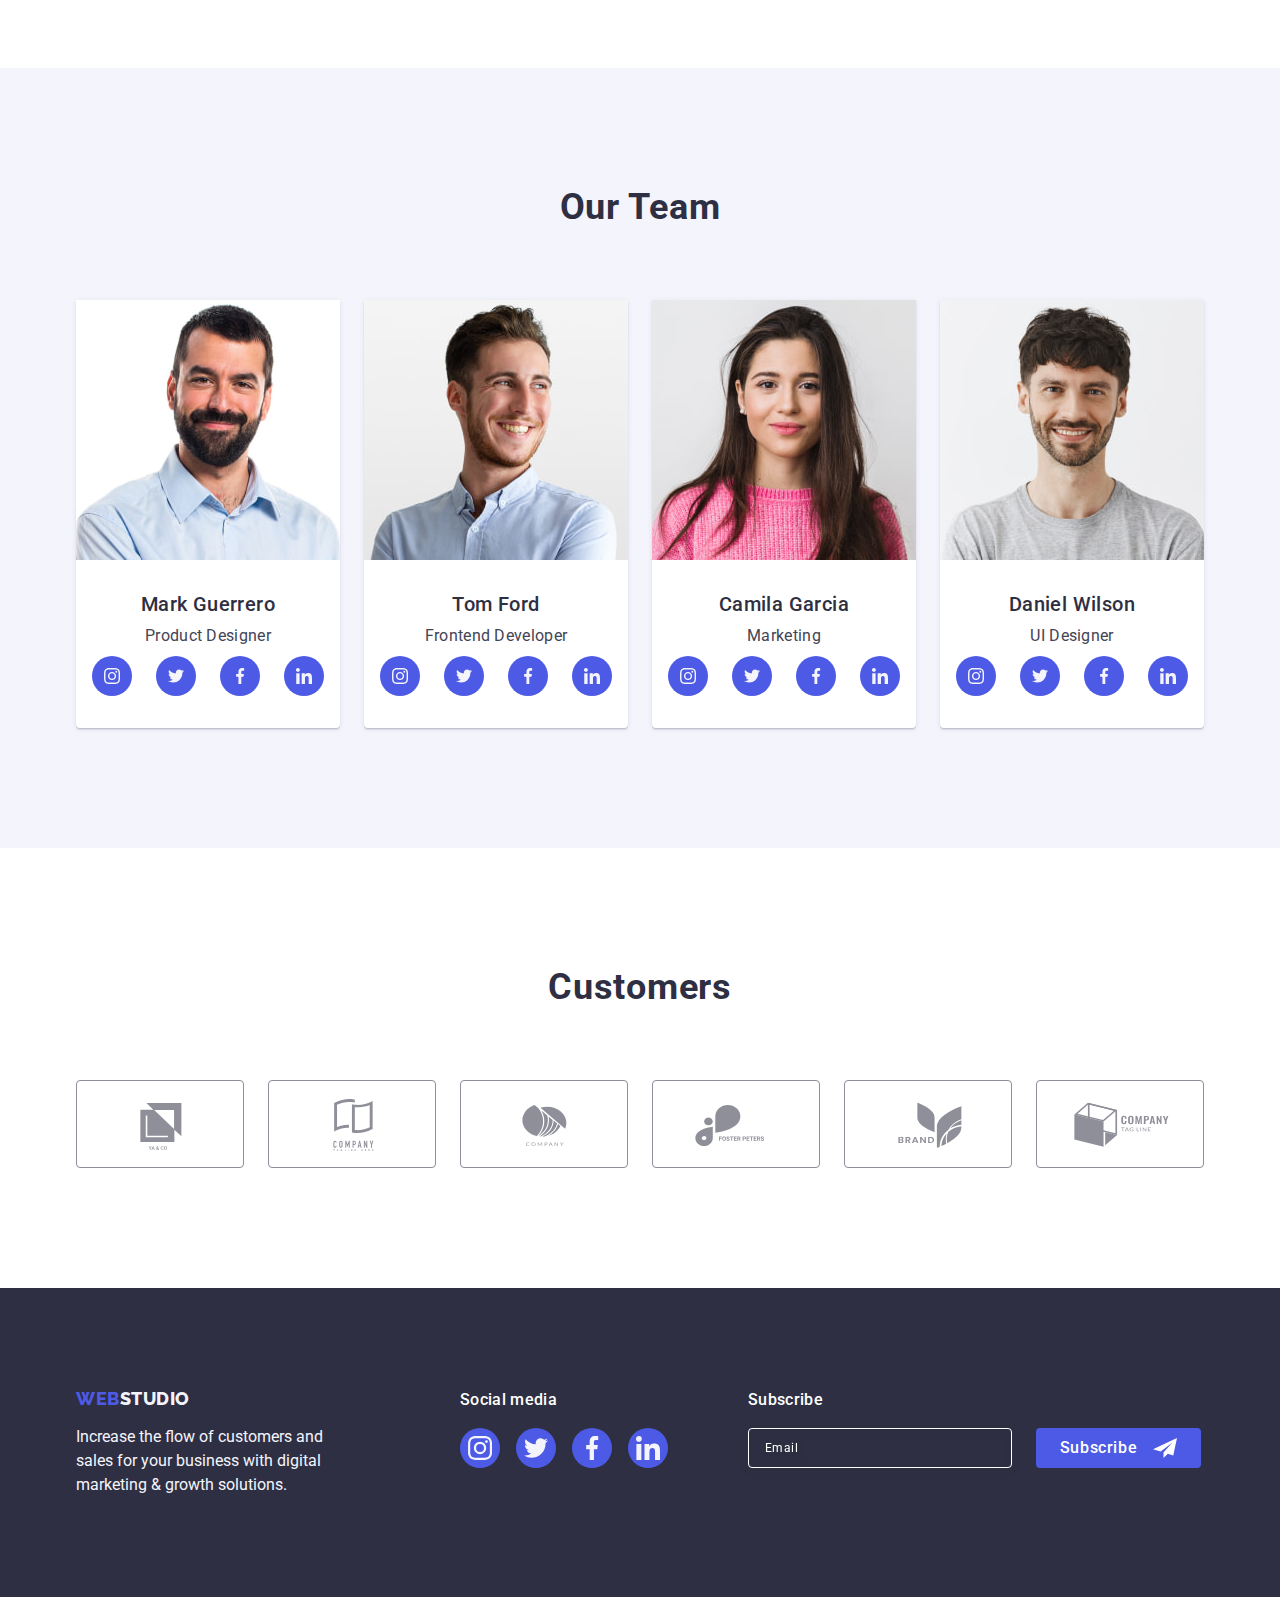
==== commit 06d88f58: "1" ====
--- a/index.html
+++ b/index.html
@@ -440,16 +440,16 @@
           <use href="./images/icons.svg#close-button"></use>
         </svg>
       </button>
-      <div class="mobile-menu-nav">
+      <div class="mobile-menu-nav" id="myList">
         <ul class="mobile-menu">
-          <li><a href="./index.html" class="link">Studio</a></li>
+          <li><a href="./index.html" class="link mobile-menu-focus">Studio</a></li>
           <li><a href="./portfolio.html" class="link">Portfolio</a></li>
           <li><a href="" class="link">Contacts</a></li>
         </ul>
       </div>
-      <div mobile-footer>
-        <a href="tel: +110001111111">+11 (000) 111-11-11</a>
-        <a href="mailto: info@devstudio.com">info@devstudio.com</a>
+      <div class="mobile-footer">
+        <a class="mobile-menu-tel" href="tel: +110001111111">+11 (000) 111-11-11</a>
+        <a class="mobile-menu-mail" href="mailto: info@devstudio.com">info@devstudio.com</a>
         <ul class="mobile-social-container">
           <li>
             <a class="footer-link" href="">
--- a/css/styles.css
+++ b/css/styles.css
@@ -144,7 +144,7 @@
     align-items: center;
 }
 
-.nav-list-link .underline {
+.underline {
     color: var(--color-ocean);
 }
 
@@ -260,12 +260,15 @@
 }
 
 .menu-container {
+    display: flex;
+    flex-direction: column;
+
     position: fixed;
     top: 0;
     left: 0;
     width: 100vw;
     height: 100vh;
-    padding: 80px 40px 40px;
+    padding: 80px 35px 40px 40px;
     background-color: var(--color-white);
     box-shadow: 0px 2px 1px rgba(46, 47, 66, 0.08),
         0px 1px 1px rgba(46, 47, 66, 0.16),
@@ -305,6 +308,8 @@
     line-height: 1.11;
     letter-spacing: 0.02em;
     text-decoration: none;
+    color: var(--color-navy-blue);
+    transition: color var(--standart-anim);
 }
 
 .mobile-menu .link:hover,
@@ -312,12 +317,22 @@
     color: var(--color-ocean);
 }
 
+.mobile-menu .link.mobile-menu-focus {
+    color: var(--color-ocean);
+}
+
 .menu-close-icon {
     fill: var(--color-navy-blue);
 }
 
 .mobile-footer {
-    display: flex;
+    margin-top: auto;
+    flex-direction: column;
+    flex-wrap: wrap;
+    display: flex;
+    justify-content: center;
+
+
 }
 
 .mobile-social-container {
@@ -327,6 +342,45 @@
     align-items: center;
     justify-content: center;
     list-style: none;
+}
+
+.mobile-menu-tel {
+    padding: 0;
+    margin: 0;
+    display: inline-block;
+    text-align: left;
+    width: 100%;
+    font-weight: 700;
+    font-size: 36px;
+    line-height: 1.11;
+    letter-spacing: 0.02em;
+    color: var(--color-iris);
+    transition: color var(--standart-anim);
+    text-decoration: none;
+    margin-bottom: 40px;
+}
+
+.mobile-menu-tel:hover,
+.mobile-menu-tel:focus {
+    color: var(--color-ocean);
+}
+
+.mobile-menu-mail {
+    display: inline-block;
+    text-align: left;
+    font-weight: 500;
+    font-size: 20px;
+    line-height: 1.2;
+    letter-spacing: 0.02em;
+    color: var(--color-slate);
+    transition: color var(--standart-anim);
+    text-decoration: none;
+    margin-bottom: 40px;
+}
+
+.mobile-menu-mail:hover,
+.mobile-menu-mail:focus {
+    color: var(--color-ocean);
 }
 
 /**
@@ -774,7 +828,7 @@
 }
 
 .footer .text {
-    text-align: center;
+    text-align: left;
     font-size: 16px;
     line-height: 1.5;
     color: var(--color-cloud);
@@ -933,7 +987,6 @@
 
     .footer .text {
         max-width: 264px;
-        text-align: start;
     }
 
     .footer-email {
